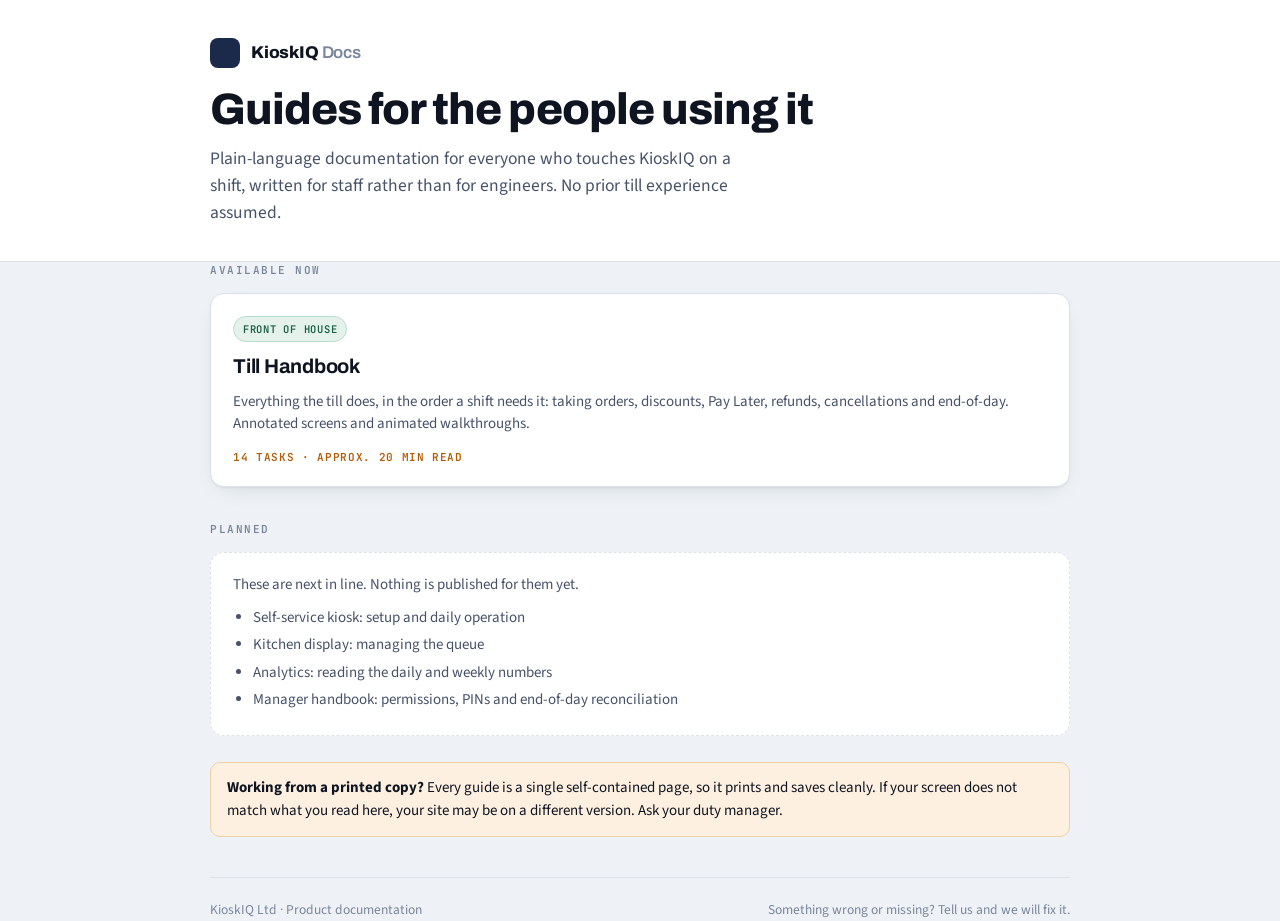
==== site/index.html @ a435272d "Add KioskIQ docs site with Till Handbook" ====
<!doctype html>
<html lang="en-GB">
<head>
<meta charset="utf-8">
<meta name="viewport" content="width=device-width, initial-scale=1">
<link rel="icon" href="data:image/svg+xml,%3Csvg%20xmlns%3D%22http%3A%2F%2Fwww.w3.org%2F2000%2Fsvg%22%20viewBox%3D%220%200%2032%2032%22%3E%3Crect%20width%3D%2232%22%20height%3D%2232%22%20rx%3D%227%22%20fill%3D%22%231b2a4a%22%2F%3E%3Crect%20x%3D%229%22%20y%3D%227.5%22%20width%3D%2214%22%20height%3D%2217%22%20rx%3D%222%22%20fill%3D%22%23ffffff%22%2F%3E%3Crect%20x%3D%2211.5%22%20y%3D%2211.5%22%20width%3D%229%22%20height%3D%221.8%22%20fill%3D%22%231b2a4a%22%2F%3E%3Crect%20x%3D%2211.5%22%20y%3D%2215%22%20width%3D%229%22%20height%3D%221.8%22%20fill%3D%22%231b2a4a%22%2F%3E%3Crect%20x%3D%2211.5%22%20y%3D%2218.5%22%20width%3D%225%22%20height%3D%221.8%22%20fill%3D%22%23b25a06%22%2F%3E%3C%2Fsvg%3E">
<title>KioskIQ Docs</title>
<meta name="description" content="Product guides for the KioskIQ hospitality platform: till, kiosk, kitchen display and analytics.">
<meta property="og:title" content="KioskIQ Docs">
<meta property="og:description" content="Product guides for the KioskIQ hospitality platform.">
<meta property="og:type" content="website">
<link rel="preconnect" href="https://fonts.googleapis.com">
<link rel="preconnect" href="https://fonts.gstatic.com" crossorigin>
<link rel="stylesheet" href="https://fonts.googleapis.com/css2?family=Archivo:wght@600;700;800&family=Source+Sans+3:wght@400;600;700&family=JetBrains+Mono:wght@600&display=swap">
<link rel="stylesheet" href="assets/base.css">
</head>
<body>

<header class="site-head">
  <div class="shell">
    <div class="brand">
      <span class="mark" aria-hidden="true"></span>
      <span class="wm">KioskIQ <span>Docs</span></span>
    </div>
    <h1>Guides for the people using it</h1>
    <p class="lede">Plain-language documentation for everyone who touches KioskIQ on a shift, written for staff rather than for engineers. No prior till experience assumed.</p>
  </div>
</header>

<main class="shell">

  <p class="sec-label">Available now</p>
  <ul class="cards">
    <li>
      <a class="doc-card" href="guides/till/">
        <span class="tag">Front of house</span>
        <h2>Till Handbook</h2>
        <p>Everything the till does, in the order a shift needs it: taking orders, discounts, Pay Later, refunds, cancellations and end-of-day. Annotated screens and animated walkthroughs.</p>
        <span class="meta">14 tasks &middot; approx. 20 min read</span>
      </a>
    </li>
  </ul>

  <p class="sec-label">Planned</p>
  <div class="planned">
    <p>These are next in line. Nothing is published for them yet.</p>
    <ul>
      <li>Self-service kiosk: setup and daily operation</li>
      <li>Kitchen display: managing the queue</li>
      <li>Analytics: reading the daily and weekly numbers</li>
      <li>Manager handbook: permissions, PINs and end-of-day reconciliation</li>
    </ul>
  </div>

  <div class="note">
    <b>Working from a printed copy?</b> Every guide is a single self-contained page, so it prints and saves cleanly. If your screen does not match what you read here, your site may be on a different version. Ask your duty manager.
  </div>

  <footer class="site-foot">
    <span>KioskIQ Ltd &middot; Product documentation</span>
    <span>Something wrong or missing? Tell us and we will fix it.</span>
  </footer>

</main>

</body>
</html>
---- site/assets/base.css ----
/* KioskIQ Docs - shared shell tokens and layout.
   Guide pages are deliberately self-contained (they must survive being
   saved, printed or emailed on their own); this stylesheet dresses the
   site shell: landing page, headers, footers, cards. */

:root{
  --paper:#eef2f6;
  --card:#ffffff;
  --card-2:#f7f9fb;
  --ink:#0e1420;
  --ink-2:#465268;
  --ink-3:#78859c;
  --line:#dbe2ea;
  --navy:#1b2a4a;
  --navy-ink:#ffffff;
  --amber:#b25a06;
  --amber-bg:#fdf0e0;
  --amber-line:#f0cfa4;
  --sage:#1c6047;
  --sage-bg:#e4f2eb;
  --sage-line:#b8ddcc;
  --shadow:0 1px 2px rgba(16,26,44,.06),0 8px 24px -12px rgba(16,26,44,.18);
  --radius:14px;
}
@media (prefers-color-scheme:dark){
  :root:not([data-theme="light"]){
    --paper:#0b0f16; --card:#141a25; --card-2:#1a222f;
    --ink:#e9edf3; --ink-2:#a3b0c4; --ink-3:#7c8aa0;
    --line:#28323f; --navy:#c9d8f5; --navy-ink:#0e1420;
    --amber:#e79a45; --amber-bg:#2c1f10; --amber-line:#54391a;
    --sage:#63c79c; --sage-bg:#0f2820; --sage-line:#1e4a38;
    --shadow:0 1px 2px rgba(0,0,0,.5),0 8px 24px -12px rgba(0,0,0,.7);
  }
}
:root[data-theme="dark"]{
  --paper:#0b0f16; --card:#141a25; --card-2:#1a222f;
  --ink:#e9edf3; --ink-2:#a3b0c4; --ink-3:#7c8aa0;
  --line:#28323f; --navy:#c9d8f5; --navy-ink:#0e1420;
  --amber:#e79a45; --amber-bg:#2c1f10; --amber-line:#54391a;
  --sage:#63c79c; --sage-bg:#0f2820; --sage-line:#1e4a38;
  --shadow:0 1px 2px rgba(0,0,0,.5),0 8px 24px -12px rgba(0,0,0,.7);
}

*{box-sizing:border-box}
body{
  margin:0;background:var(--paper);color:var(--ink);
  font-family:"Source Sans 3",ui-sans-serif,system-ui,-apple-system,"Segoe UI",sans-serif;
  font-size:16px;line-height:1.55;-webkit-font-smoothing:antialiased;
}
h1,h2,h3{font-family:Archivo,"Source Sans 3",ui-sans-serif,system-ui,sans-serif;text-wrap:balance;margin:0}
a{color:inherit}
:focus-visible{outline:2.5px solid var(--amber);outline-offset:2px;border-radius:4px}

.shell{max-width:900px;margin:0 auto;padding:0 20px}

.site-head{background:var(--card);border-bottom:1px solid var(--line);padding:38px 0 34px}
.brand{display:flex;align-items:center;gap:11px;margin-bottom:18px}
.brand .mark{width:30px;height:30px;border-radius:8px;background:var(--navy);flex:0 0 auto}
.brand .wm{font-family:Archivo,sans-serif;font-weight:800;font-size:17px;letter-spacing:-.01em}
.brand .wm span{color:var(--ink-3);font-weight:600}
h1{font-size:clamp(30px,5vw,44px);font-weight:800;letter-spacing:-.022em;line-height:1.05}
.lede{color:var(--ink-2);font-size:17.5px;max-width:62ch;margin:13px 0 0}

main{padding:30px 0 80px}

.sec-label{
  font-family:"JetBrains Mono",ui-monospace,monospace;font-size:11px;letter-spacing:.14em;
  text-transform:uppercase;color:var(--ink-3);font-weight:600;margin:0 0 14px;
}

.cards{display:grid;gap:16px;grid-template-columns:repeat(auto-fit,minmax(280px,1fr));margin:0 0 34px;padding:0;list-style:none}
.doc-card{
  display:flex;flex-direction:column;gap:9px;text-decoration:none;
  background:var(--card);border:1px solid var(--line);border-radius:var(--radius);
  padding:22px 22px 20px;box-shadow:var(--shadow);
  transition:border-color .18s ease,transform .18s ease;
}
.doc-card:hover{border-color:var(--amber);transform:translateY(-2px)}
.doc-card h2{font-size:20px;font-weight:700;letter-spacing:-.012em}
.doc-card p{margin:0;color:var(--ink-2);font-size:15px;line-height:1.5}
.doc-card .meta{
  margin-top:4px;font-family:"JetBrains Mono",ui-monospace,monospace;
  font-size:11px;letter-spacing:.06em;text-transform:uppercase;color:var(--amber);font-weight:600;
}
.tag{
  align-self:flex-start;font-family:"JetBrains Mono",ui-monospace,monospace;
  font-size:10.5px;font-weight:600;letter-spacing:.07em;text-transform:uppercase;
  padding:4px 9px;border-radius:999px;border:1px solid var(--sage-line);
  background:var(--sage-bg);color:var(--sage);
}

.planned{background:var(--card);border:1px dashed var(--line);border-radius:var(--radius);padding:20px 22px}
.planned ul{margin:10px 0 0;padding-left:20px;color:var(--ink-2);font-size:15px}
.planned li{margin:4px 0}
.planned p{margin:0;color:var(--ink-2);font-size:15px}

.note{
  border-radius:10px;padding:14px 16px;font-size:15px;line-height:1.5;
  border:1px solid var(--amber-line);background:var(--amber-bg);color:var(--ink);margin-top:26px;
}
.note b{font-weight:700}

.site-foot{
  border-top:1px solid var(--line);margin-top:40px;padding:22px 0 0;
  color:var(--ink-3);font-size:13.5px;display:flex;gap:16px;justify-content:space-between;flex-wrap:wrap;
}
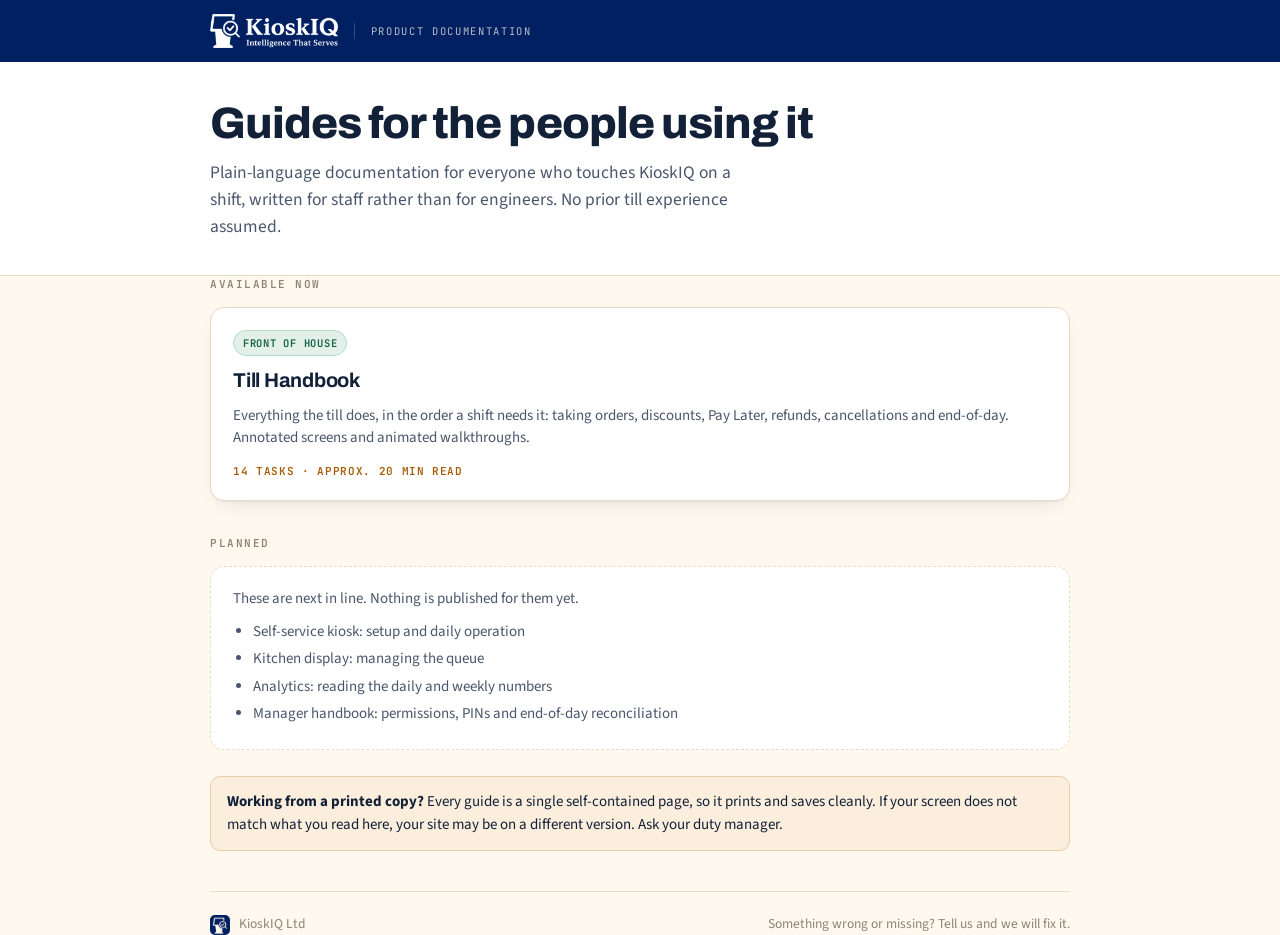
==== commit 6762ca53: "updated doc with branding" ====
--- a/site/index.html
+++ b/site/index.html
@@ -3,7 +3,6 @@
 <head>
 <meta charset="utf-8">
 <meta name="viewport" content="width=device-width, initial-scale=1">
-<link rel="icon" href="data:image/svg+xml,%3Csvg%20xmlns%3D%22http%3A%2F%2Fwww.w3.org%2F2000%2Fsvg%22%20viewBox%3D%220%200%2032%2032%22%3E%3Crect%20width%3D%2232%22%20height%3D%2232%22%20rx%3D%227%22%20fill%3D%22%231b2a4a%22%2F%3E%3Crect%20x%3D%229%22%20y%3D%227.5%22%20width%3D%2214%22%20height%3D%2217%22%20rx%3D%222%22%20fill%3D%22%23ffffff%22%2F%3E%3Crect%20x%3D%2211.5%22%20y%3D%2211.5%22%20width%3D%229%22%20height%3D%221.8%22%20fill%3D%22%231b2a4a%22%2F%3E%3Crect%20x%3D%2211.5%22%20y%3D%2215%22%20width%3D%229%22%20height%3D%221.8%22%20fill%3D%22%231b2a4a%22%2F%3E%3Crect%20x%3D%2211.5%22%20y%3D%2218.5%22%20width%3D%225%22%20height%3D%221.8%22%20fill%3D%22%23b25a06%22%2F%3E%3C%2Fsvg%3E">
 <title>KioskIQ Docs</title>
 <meta name="description" content="Product guides for the KioskIQ hospitality platform: till, kiosk, kitchen display and analytics.">
 <meta property="og:title" content="KioskIQ Docs">
@@ -16,12 +15,15 @@
 </head>
 <body>
 
+<div class="brandbar">
+  <div class="brandbar-in">
+    <img class="brand-logo" src="[data-uri]" alt="KioskIQ — Intelligence That Serves" width="420" height="112">
+    <span class="brandbar-tag">Product documentation</span>
+  </div>
+</div>
+
 <header class="site-head">
   <div class="shell">
-    <div class="brand">
-      <span class="mark" aria-hidden="true"></span>
-      <span class="wm">KioskIQ <span>Docs</span></span>
-    </div>
     <h1>Guides for the people using it</h1>
     <p class="lede">Plain-language documentation for everyone who touches KioskIQ on a shift, written for staff rather than for engineers. No prior till experience assumed.</p>
   </div>
@@ -57,7 +59,7 @@
   </div>
 
   <footer class="site-foot">
-    <span>KioskIQ Ltd &middot; Product documentation</span>
+    <span class="foot-brand"><img src="[data-uri]" alt="" width="96" height="96">KioskIQ Ltd</span>
     <span>Something wrong or missing? Tell us and we will fix it.</span>
   </footer>
 
--- a/site/assets/base.css
+++ b/site/assets/base.css
@@ -4,40 +4,45 @@
    site shell: landing page, headers, footers, cards. */
 
 :root{
-  --paper:#eef2f6;
+  /* KioskIQ brand constants - fixed in both themes, because the logo
+     artwork is cream on navy and must stay legible on either. */
+  --brand:#002062;
+  --brand-ink:#FFF9EC;
+
+  --paper:#FFF8EF;
   --card:#ffffff;
-  --card-2:#f7f9fb;
-  --ink:#0e1420;
-  --ink-2:#465268;
-  --ink-3:#78859c;
-  --line:#dbe2ea;
-  --navy:#1b2a4a;
-  --navy-ink:#ffffff;
-  --amber:#b25a06;
-  --amber-bg:#fdf0e0;
-  --amber-line:#f0cfa4;
-  --sage:#1c6047;
-  --sage-bg:#e4f2eb;
-  --sage-line:#b8ddcc;
+  --card-2:#FFF4E1;
+  --ink:#122038;
+  --ink-2:#4a566b;
+  --ink-3:#8b8474;
+  --line:#e8dcc7;
+  --navy:#002062;
+  --navy-ink:#FFF9EC;
+  --amber:#a85a06;
+  --amber-bg:#fbeedc;
+  --amber-line:#ebcfa4;
+  --sage:#14614a;
+  --sage-bg:#e2f0e9;
+  --sage-line:#b4dbc9;
   --shadow:0 1px 2px rgba(16,26,44,.06),0 8px 24px -12px rgba(16,26,44,.18);
   --radius:14px;
 }
 @media (prefers-color-scheme:dark){
   :root:not([data-theme="light"]){
-    --paper:#0b0f16; --card:#141a25; --card-2:#1a222f;
-    --ink:#e9edf3; --ink-2:#a3b0c4; --ink-3:#7c8aa0;
-    --line:#28323f; --navy:#c9d8f5; --navy-ink:#0e1420;
-    --amber:#e79a45; --amber-bg:#2c1f10; --amber-line:#54391a;
-    --sage:#63c79c; --sage-bg:#0f2820; --sage-line:#1e4a38;
+    --paper:#070c1a; --card:#0f1830; --card-2:#16203c;
+    --ink:#eaedf5; --ink-2:#a6b2c9; --ink-3:#7c88a0;
+    --line:#22304f; --navy:#b9ccf2; --navy-ink:#04102b;
+    --amber:#e7a052; --amber-bg:#2b1d0d; --amber-line:#513715;
+    --sage:#5fc79c; --sage-bg:#0d2620; --sage-line:#1d4936;
     --shadow:0 1px 2px rgba(0,0,0,.5),0 8px 24px -12px rgba(0,0,0,.7);
   }
 }
 :root[data-theme="dark"]{
-  --paper:#0b0f16; --card:#141a25; --card-2:#1a222f;
-  --ink:#e9edf3; --ink-2:#a3b0c4; --ink-3:#7c8aa0;
-  --line:#28323f; --navy:#c9d8f5; --navy-ink:#0e1420;
-  --amber:#e79a45; --amber-bg:#2c1f10; --amber-line:#54391a;
-  --sage:#63c79c; --sage-bg:#0f2820; --sage-line:#1e4a38;
+  --paper:#070c1a; --card:#0f1830; --card-2:#16203c;
+  --ink:#eaedf5; --ink-2:#a6b2c9; --ink-3:#7c88a0;
+  --line:#22304f; --navy:#b9ccf2; --navy-ink:#04102b;
+  --amber:#e7a052; --amber-bg:#2b1d0d; --amber-line:#513715;
+  --sage:#5fc79c; --sage-bg:#0d2620; --sage-line:#1d4936;
   --shadow:0 1px 2px rgba(0,0,0,.5),0 8px 24px -12px rgba(0,0,0,.7);
 }
 
@@ -54,10 +59,24 @@
 .shell{max-width:900px;margin:0 auto;padding:0 20px}
 
 .site-head{background:var(--card);border-bottom:1px solid var(--line);padding:38px 0 34px}
-.brand{display:flex;align-items:center;gap:11px;margin-bottom:18px}
-.brand .mark{width:30px;height:30px;border-radius:8px;background:var(--navy);flex:0 0 auto}
-.brand .wm{font-family:Archivo,sans-serif;font-weight:800;font-size:17px;letter-spacing:-.01em}
-.brand .wm span{color:var(--ink-3);font-weight:600}
+.brandbar{background:var(--brand);color:var(--brand-ink)}
+.brandbar-in{
+  max-width:900px;margin:0 auto;padding:14px 20px;
+  display:flex;align-items:center;gap:16px;flex-wrap:wrap;
+}
+.brand-logo{height:34px;width:auto;display:block;flex:0 0 auto}
+.brandbar-tag{
+  font-family:"JetBrains Mono",ui-monospace,monospace;
+  font-size:10.5px;letter-spacing:.16em;text-transform:uppercase;
+  opacity:.72;padding-left:16px;border-left:1px solid rgba(255,249,236,.28);
+}
+@media (max-width:560px){
+  .brand-logo{height:27px}
+  .brandbar-tag{padding-left:0;border-left:0;font-size:9.5px}
+  .brandbar-in{gap:10px;padding:12px 14px}
+}
+.foot-brand{display:flex;align-items:center;gap:9px}
+.foot-brand img{width:20px;height:20px;border-radius:5px;flex:0 0 auto}
 h1{font-size:clamp(30px,5vw,44px);font-weight:800;letter-spacing:-.022em;line-height:1.05}
 .lede{color:var(--ink-2);font-size:17.5px;max-width:62ch;margin:13px 0 0}
 
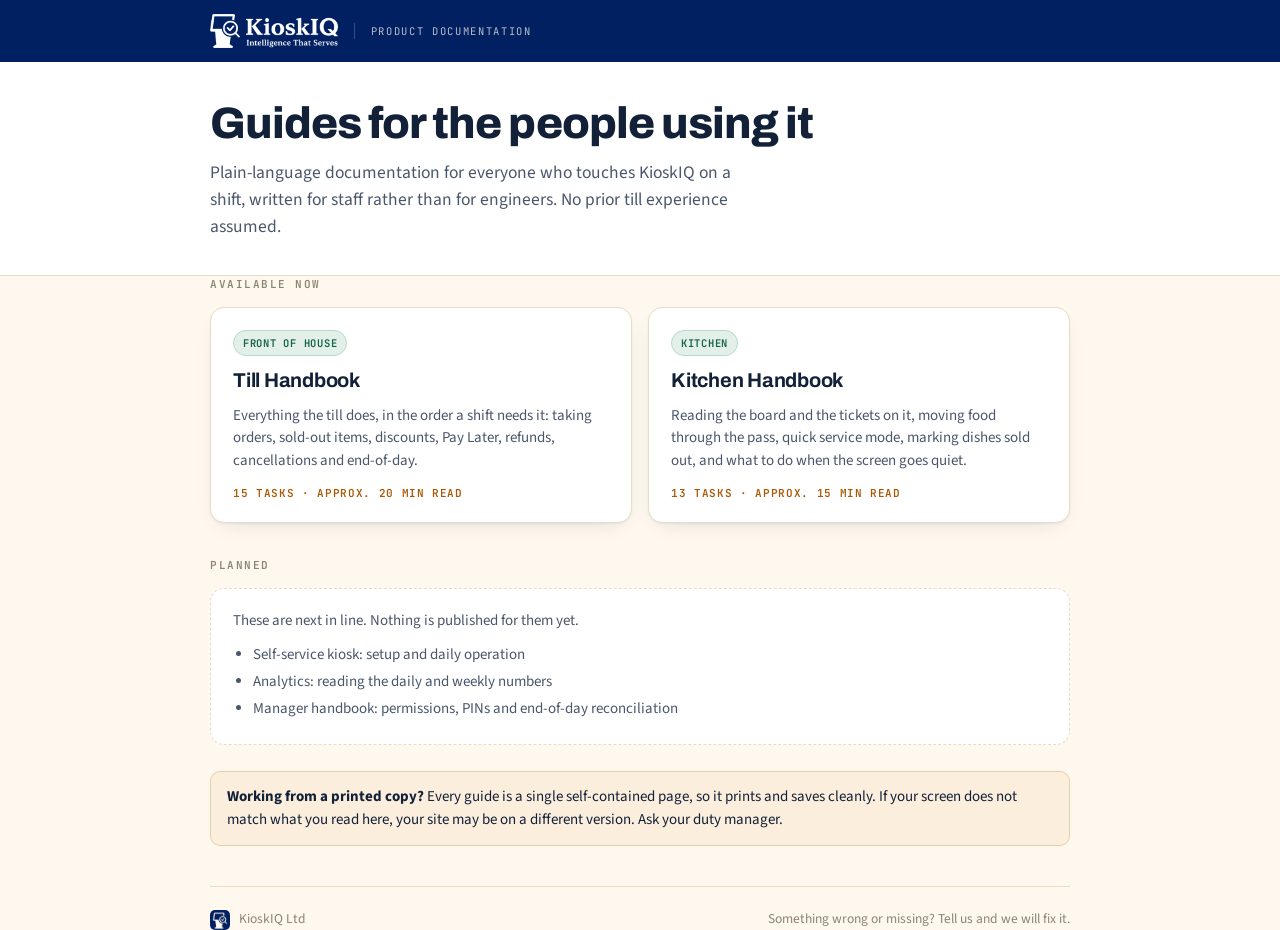
==== commit f0eec2f5: "Refactor dark mode CSS to use proper media queries and add Kitchen Handbook to docs site" ====
--- a/site/index.html
+++ b/site/index.html
@@ -37,8 +37,16 @@
       <a class="doc-card" href="guides/till/">
         <span class="tag">Front of house</span>
         <h2>Till Handbook</h2>
-        <p>Everything the till does, in the order a shift needs it: taking orders, discounts, Pay Later, refunds, cancellations and end-of-day. Annotated screens and animated walkthroughs.</p>
-        <span class="meta">14 tasks &middot; approx. 20 min read</span>
+        <p>Everything the till does, in the order a shift needs it: taking orders, sold-out items, discounts, Pay Later, refunds, cancellations and end-of-day.</p>
+        <span class="meta">15 tasks &middot; approx. 20 min read</span>
+      </a>
+    </li>
+    <li>
+      <a class="doc-card" href="guides/kitchen/">
+        <span class="tag">Kitchen</span>
+        <h2>Kitchen Handbook</h2>
+        <p>Reading the board and the tickets on it, moving food through the pass, quick service mode, marking dishes sold out, and what to do when the screen goes quiet.</p>
+        <span class="meta">13 tasks &middot; approx. 15 min read</span>
       </a>
     </li>
   </ul>
@@ -48,7 +56,6 @@
     <p>These are next in line. Nothing is published for them yet.</p>
     <ul>
       <li>Self-service kiosk: setup and daily operation</li>
-      <li>Kitchen display: managing the queue</li>
       <li>Analytics: reading the daily and weekly numbers</li>
       <li>Manager handbook: permissions, PINs and end-of-day reconciliation</li>
     </ul>
